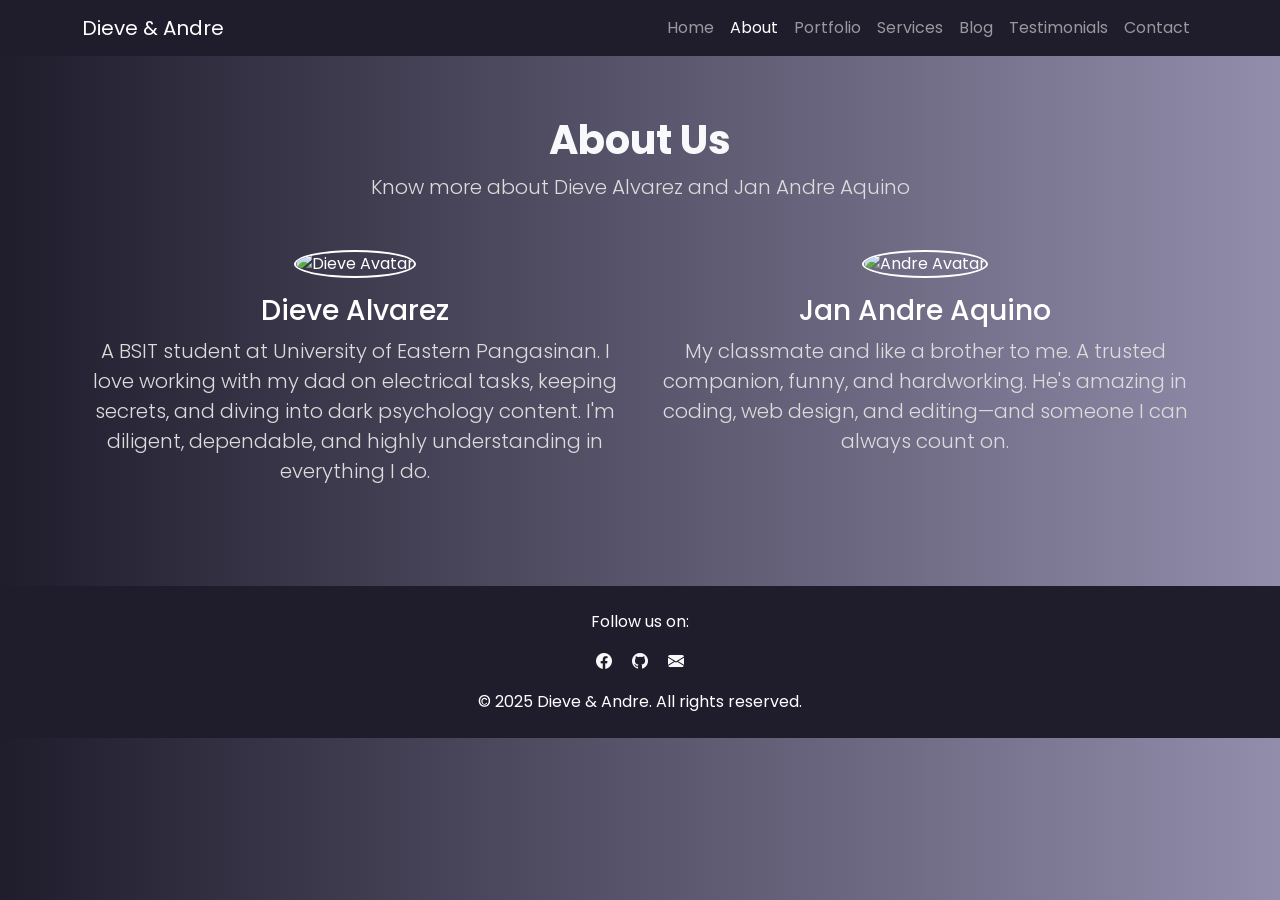
==== about.html @ 13245767 "Add files via upload" ====
<!DOCTYPE html>
<html lang="en">

<head>
  <meta charset="UTF-8">
  <meta name="viewport" content="width=device-width, initial-scale=1.0">
  <title>Dieve & Andre | About</title>
  <link href="https://cdn.jsdelivr.net/npm/bootstrap@5.3.0/dist/css/bootstrap.min.css" rel="stylesheet">
  <link href="https://unpkg.com/aos@2.3.1/dist/aos.css" rel="stylesheet">
  <link href="https://cdn.jsdelivr.net/npm/bootstrap-icons@1.10.5/font/bootstrap-icons.css" rel="stylesheet">
  <link href="https://fonts.googleapis.com/css2?family=Poppins:wght@300;600&display=swap" rel="stylesheet">
  <link rel="stylesheet" href="Style.css" />
  <style>
    body {
      font-family: 'Poppins', sans-serif;
      background: linear-gradient(to right, #1f1c2c, #928dab);
      color: #fff;
    }
    .navbar, .footer {
      background-color: #1f1c2c !important;
    }
    section {
      padding: 60px 0;
    }
    h1, h2 {
      color: #f8f9fa;
    }
    .lead {
      color: #dcdcdc;
    }
    .profile {
      border: 2px solid #fff;
      border-radius: 50%;
      max-width: 150px;
    }
  </style>
</head>

<body>
  <!-- Navbar -->
  <nav class="navbar navbar-expand-lg navbar-dark">
    <div class="container">
      <a class="navbar-brand" href="index.html">Dieve & Andre</a>
      <button class="navbar-toggler" type="button" data-bs-toggle="collapse" data-bs-target="#navbarNav">
        <span class="navbar-toggler-icon"></span>
      </button>
      <div class="collapse navbar-collapse" id="navbarNav">
        <ul class="navbar-nav ms-auto">
          <li class="nav-item"><a class="nav-link" href="index.html">Home</a></li>
          <li class="nav-item"><a class="nav-link active" href="about.html">About</a></li>
          <li class="nav-item"><a class="nav-link" href="portfolio.html">Portfolio</a></li>
          <li class="nav-item"><a class="nav-link" href="services.html">Services</a></li>
          <li class="nav-item"><a class="nav-link" href="blog.html">Blog</a></li>
          <li class="nav-item"><a class="nav-link" href="testimonials.html">Testimonials</a></li>
          <li class="nav-item"><a class="nav-link" href="contact.html">Contact</a></li>
        </ul>
      </div>
    </div>
  </nav>

  <!-- About Section -->
  <section class="container" data-aos="fade-up">
    <div class="text-center mb-5">
      <h1 class="fw-bold">About Us</h1>
      <p class="lead">Know more about Dieve Alvarez and Jan Andre Aquino</p>
    </div>
    <div class="row text-center">
      <div class="col-md-6 mb-4">
        <img src="image/dieve.jpg" class="profile mb-3" alt="Dieve Avatar">
        <h3>Dieve Alvarez</h3>
        <p class="lead">A BSIT student at University of Eastern Pangasinan. I love working with my dad on electrical tasks, keeping secrets, and diving into dark psychology content. I'm diligent, dependable, and highly understanding in everything I do.</p>
      </div>
      <div class="col-md-6 mb-4">
        <img src="image/eat.png" class="profile mb-3" alt="Andre Avatar">
        <h3>Jan Andre Aquino</h3>
        <p class="lead">My classmate and like a brother to me. A trusted companion, funny, and hardworking. He's amazing in coding, web design, and editing—and someone I can always count on.</p>
      </div>
    </div>
  </section>

  <!-- Footer -->
  <footer class="footer text-white text-center py-4">
    <div class="container">
      <p>Follow us on:</p>
      <a href="#" class="text-light mx-2"><i class="bi bi-facebook"></i></a>
      <a href="#" class="text-light mx-2"><i class="bi bi-github"></i></a>
      <a href="#" class="text-light mx-2"><i class="bi bi-envelope-fill"></i></a>
      <p class="mt-3 mb-0">© 2025 Dieve & Andre. All rights reserved.</p>
    </div>
  </footer>

  <script src="https://cdn.jsdelivr.net/npm/bootstrap@5.3.0/dist/js/bootstrap.bundle.min.js"></script>
  <script src="https://unpkg.com/aos@2.3.1/dist/aos.js"></script>
  <script>
    AOS.init();
  </script>
</body>
</html>
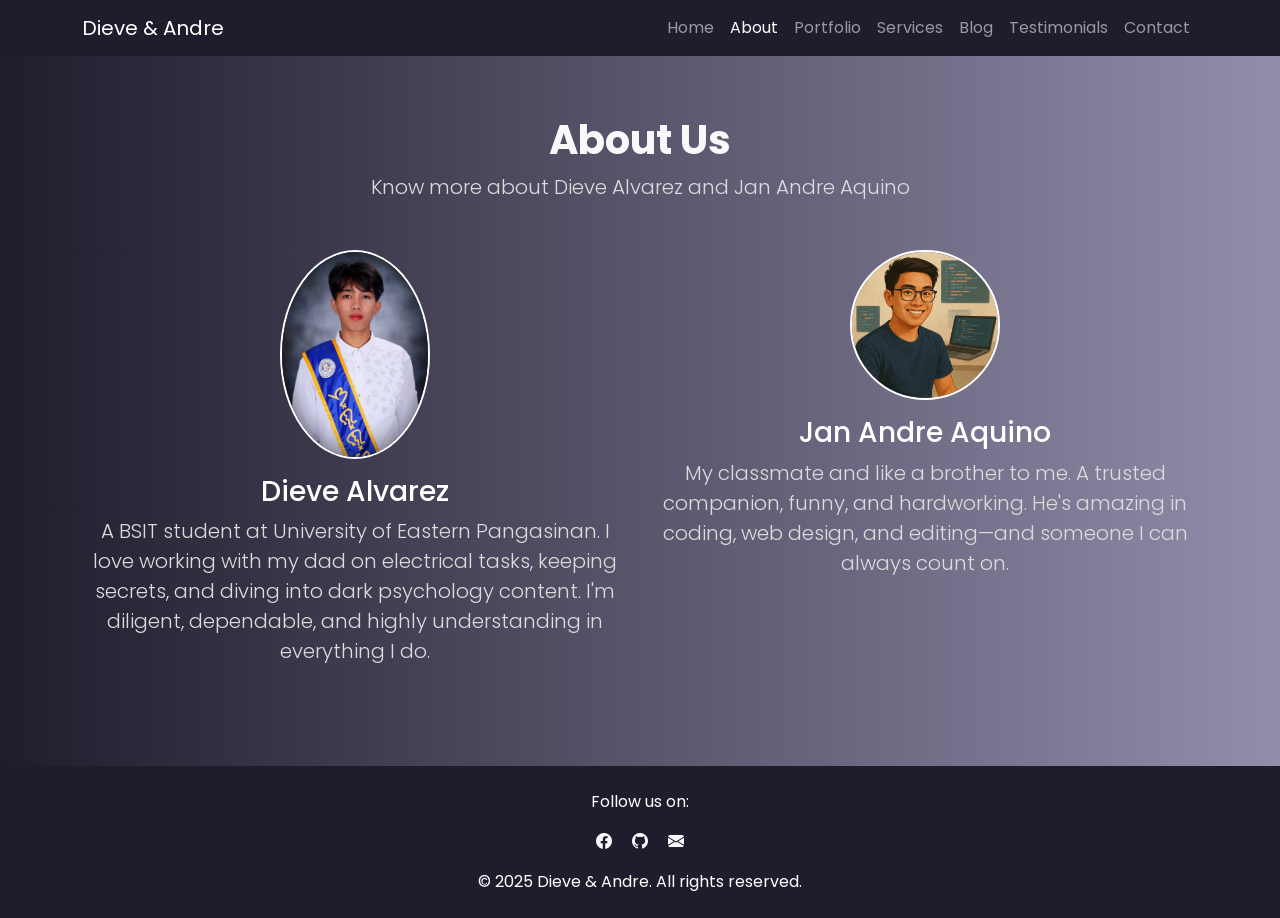
==== commit b27b45d3: "Update about.html" ====
--- a/about.html
+++ b/about.html
@@ -66,12 +66,12 @@
     </div>
     <div class="row text-center">
       <div class="col-md-6 mb-4">
-        <img src="image/dieve.jpg" class="profile mb-3" alt="Dieve Avatar">
+        <img src="images/dieve.jpg" class="profile mb-3" alt="Dieve Avatar">
         <h3>Dieve Alvarez</h3>
         <p class="lead">A BSIT student at University of Eastern Pangasinan. I love working with my dad on electrical tasks, keeping secrets, and diving into dark psychology content. I'm diligent, dependable, and highly understanding in everything I do.</p>
       </div>
       <div class="col-md-6 mb-4">
-        <img src="image/eat.png" class="profile mb-3" alt="Andre Avatar">
+        <img src="images/eat.png" class="profile mb-3" alt="Andre Avatar">
         <h3>Jan Andre Aquino</h3>
         <p class="lead">My classmate and like a brother to me. A trusted companion, funny, and hardworking. He's amazing in coding, web design, and editing—and someone I can always count on.</p>
       </div>
@@ -95,4 +95,4 @@
     AOS.init();
   </script>
 </body>
-</html>+</html>
